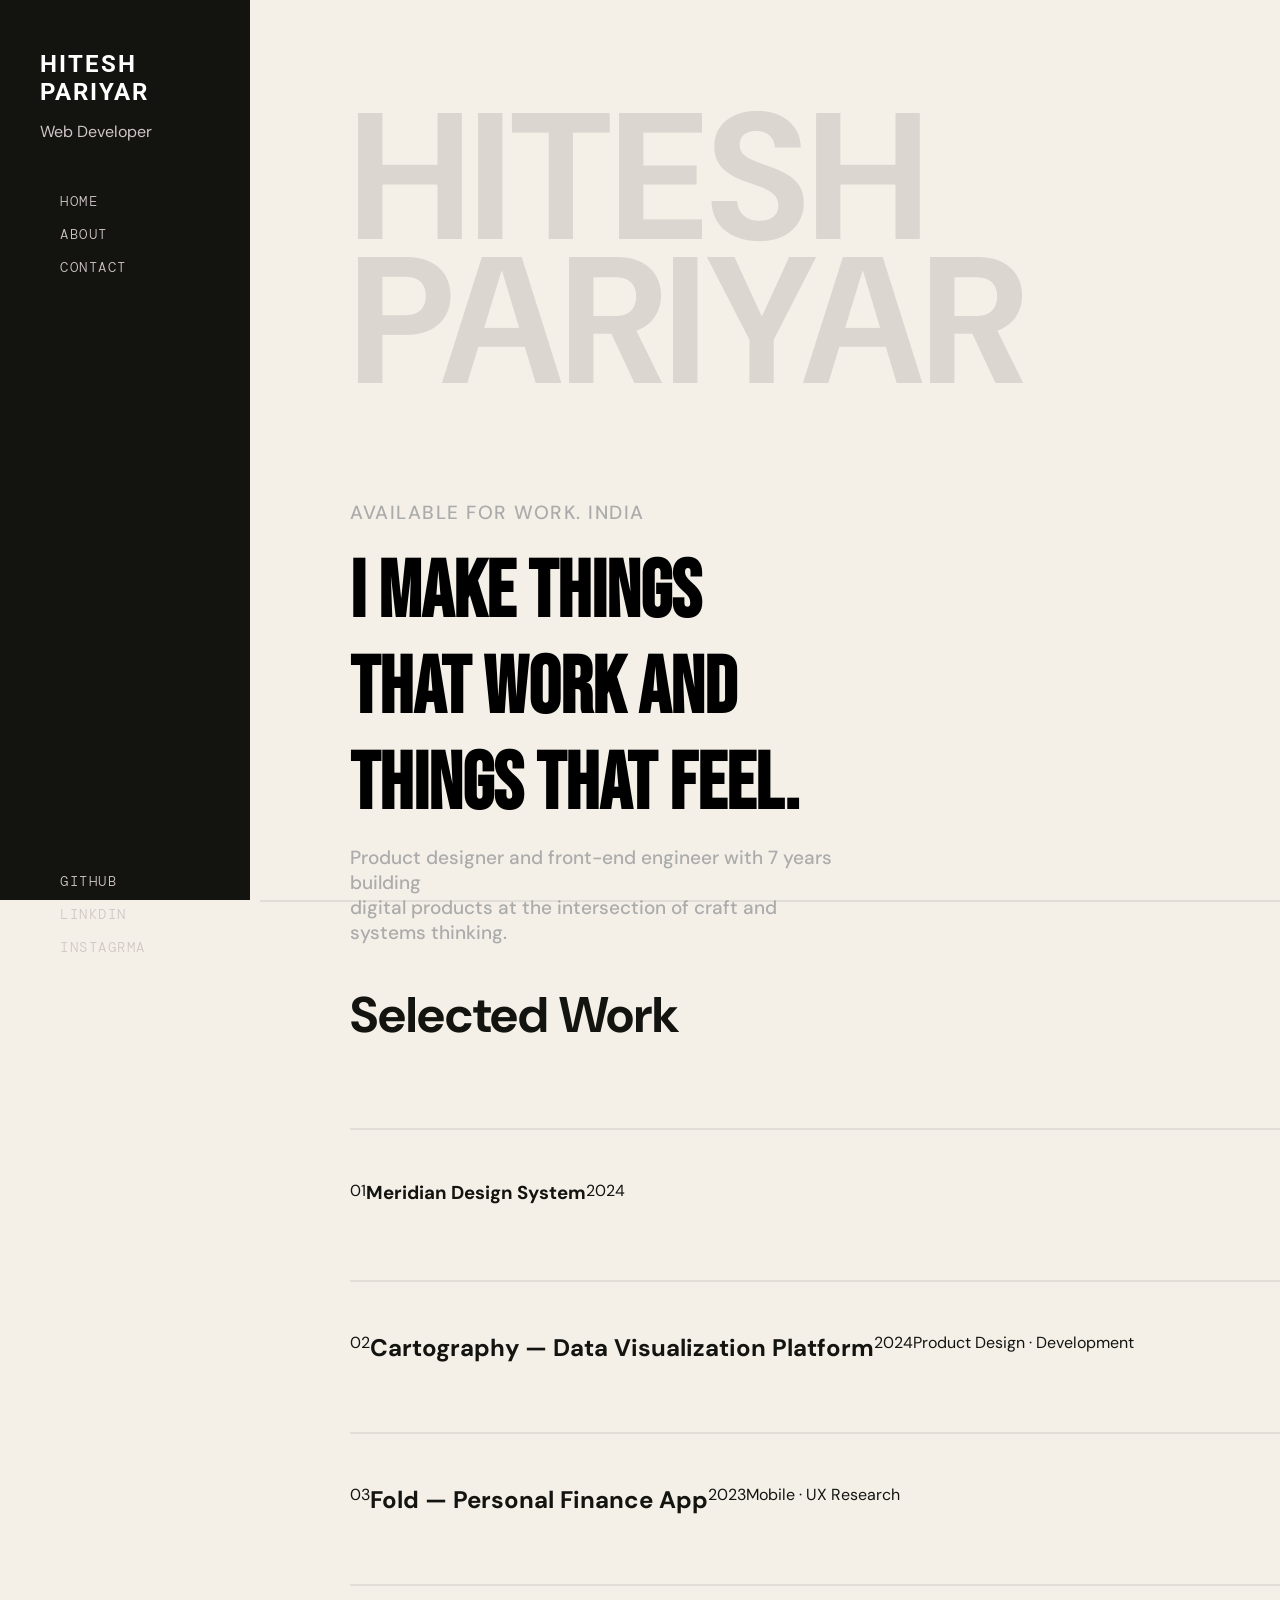
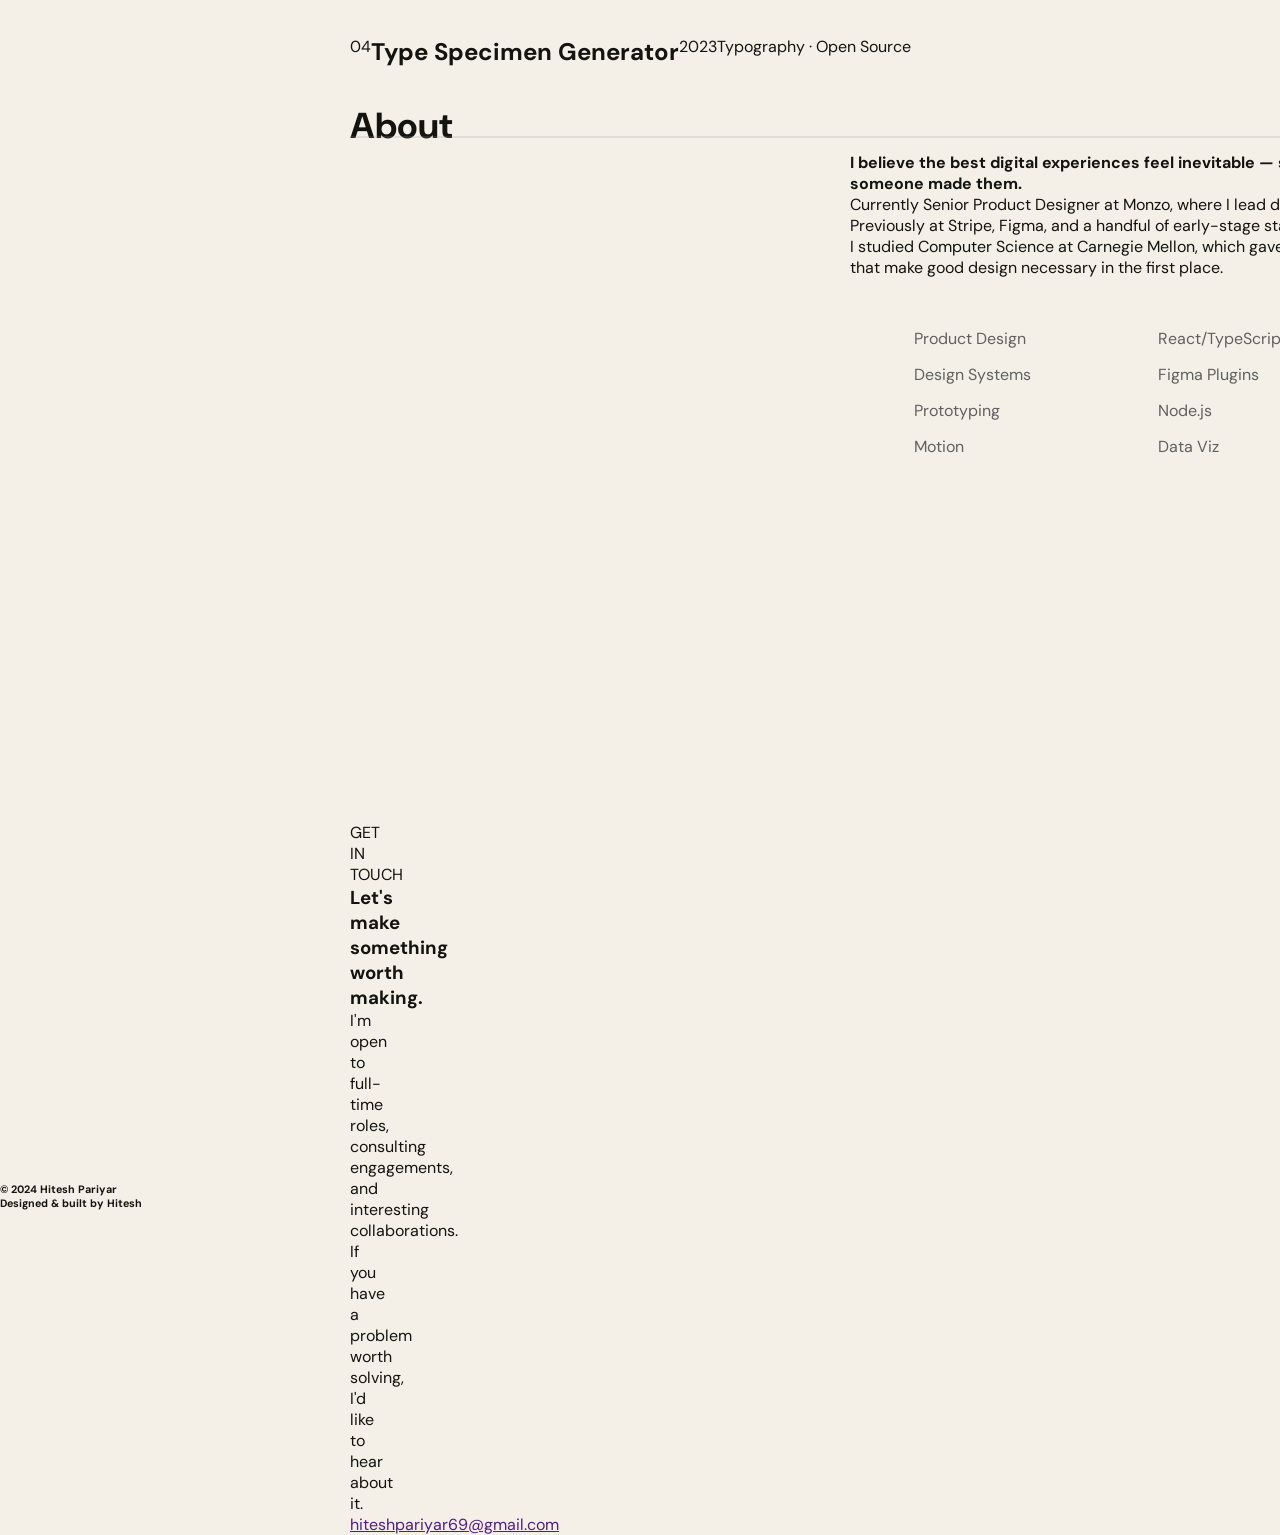
==== index.html @ cbfe173e "added new portfolio code with morden look and minimal design" ====
<!DOCTYPE html>
<html lang="en">

<head>
    <meta charset="UTF-8">
    <meta name="viewport" content="width=device-width, initial-scale=1.0">
    <title>portfolio enhance version 1</title>
    <link rel="stylesheet" href="index.css">
</head>

<body>
    <div class="container-full-web">
        <aside>
            <div class="all-text">
                <div class="heading-text-aside">
                    <h3>
                        HITESH PARIYAR
                    </h3>
                    <p>
                        Web Developer
                    </p>
                </div>
                <div class="links">
                    <ul>
                        <a href="">HOME</a>
                        <a href="">ABOUT</a>
                        <a href="">CONTACT</a>
                    </ul>
                </div>

                <div class="links-2">
                    <ul class="media-links">
                        <a href="">GITHUB</a>
                        <a href="">LINKDIN</a>
                        <a href="">INSTAGRMA</a>
                    </ul>
                </div>
            </div>
        </aside>

        <main>
            <section id="home">

                <div class="home-globe">

                    <div class="text-box">

                        <div class="background-text">
                            <h1>
                                HITESH PARIYAR
                            </h1>
                        </div>
                        <div class="text-1">

                            <span>AVAILABLE FOR WORK. INDIA</span>
                        </div>

                        <h2>
                            I make things <br>
                            that work and <br>
                            things that feel.
                        </h2>
                        <div class="para">
                            <p>
                                Product designer and front-end engineer with 7 years building <br>
                                digital products at the intersection of craft and systems thinking.
                            </p>
                        </div>
                        <div class="verticle-scrol">
                            <p>
                                SCROll
                            </p>
                        </div>
                    </div>
                </div>
            </section>

            <div class="underline-first"></div>
            
            <section id="work">

                <div class="work-globe">

                    <div class="heading">

                        <h2>Selected Work</h2>

                        <div class="project">

                            <span>4 Project</span>

                        </div>

                    </div>

                    <div class="underline"></div>

                    <div class="project-container">

                        <div class="design-system">
                            <div class="span-01">
                                <span>01</span>
                            </div>
                            <h3>
                                Meridian Design System</h3>
                            <div class="span-2024">
                                <span>
                                    2024
                                </span>
                            </div>
                        </div>

                           <div class="underline"></div>

                        <div class="data-platform">
                            <div class="span-02">
                                <span>02</span>
                            </div>
                            <h2>
                                Cartography — Data Visualization Platform
                            </h2>
                            <div class="span-2024-02">
                                <span>2024</span>
                            </div>
                            <div class="para-2">
                                <p>Product Design · Development

                                </p>
                            </div>
                        </div>

                           <div class="underline"></div>

                        <div class="personal-app">
                            <div class="span-03">
                                <span>03</span>
                            </div>
                            <h2>Fold — Personal Finance App</h2>
                            <div class="span-2023-03">
                                <span>2023</span>
                            </div>
                            <div class="para-3">
                                <p>Mobile · UX Research</p>
                            </div>
                        </div>

                           <div class="underline"></div>

                        <div class="speecimenmen-generator">
                            <div class="span-04">
                                <span>04</span>
                            </div>
                            <h2>Type Specimen Generator</h2>
                            <div class="span-2023-04">
                                <span>2023</span>
                            </div>
                            <div class="para-4">
                                <p>Typography · Open Source</p>
                            </div>
                        </div>
                    </div>

                       <div class="underline"></div>

                </div>

            </section>

            <section id="about">
                <div class="about-globe-container">
                    <div class="about-box">
                        <h3>About</h3>
                    </div>
                    <div class="about-container">
                    <div class="left-box">
                    </div>
                    <div class="text-box-right">
                        <div class="first-text">
                            <h4>I believe the best digital experiences feel inevitable — so obvious in hindsight that
                                you forget someone made them.
                            </h4>
                        </div>
                        <div class="secend-text">
                            <p>
                                Currently Senior Product Designer at Monzo, where I lead design for the lending and
                                credit products. Previously at Stripe, Figma, and a handful of early-stage startups.
                            </p>
                        </div>
                        <div class="third-text">
                            <p>
                                I studied Computer Science at Carnegie Mellon, which gave me an unusual appreciation for
                                the constraints that make good design necessary in the first place.
                            </p>
                        </div>
                        <div class="list-items">
                            <ul class="desgin-list">
                                <li>Product Design</li>
                                <li>Design Systems</li>
                                <li>Prototyping</li>
                                <li>Motion</li>
                            </ul>
                            <ul class="engineering">
                                <li>React/TypeScript</li>
                                <li>Figma Plugins</li>
                                <li>Node.js</li>
                                <li>Data Viz</li>
                            </ul>
                        </div>
                    </div>
                    </div>
                </div>
            </section>

            <section id="contact">
                <div class="contact-globe-cotainer">
                    <div class="contact-text-box">
                        <div class="contact-text-one">
                            <span>GET IN TOUCH </span>
                        </div>
                        <div class="contact-text-secend">
                            <h3>
                                Let's make something worth making.
                            </h3>
                        </div>
                        <div class="contact-text-para">
                            <p>
                                I'm open to full-time roles, consulting engagements, and interesting collaborations. If
                                you have a problem worth solving, I'd like to hear about it.
                            </p>
                        </div>
                        <div class="contact-text-email">
                         <a href="">
                                hiteshpariyar69@gmail.com
                         </a>
                        </div>
                    </div>
                </div>
            </section>

            <section id="reservd">
                <div class="web-reservd">
                <div class="reservd-text">
                    <h6>
                        © 2024 Hitesh Pariyar
                    </h6>
                    <h6>
                        Designed & built by Hitesh
                    </h6>
                </div>
            </div>
            </section>
        </main>
 </div>
</body>

</html>
---- index.css ----
/* imports  */

@import url('https://fonts.googleapis.com/css2?family=Bebas+Neue&family=DM+Mono:ital,wght@0,300;0,400;0,500;1,300;1,400;1,500&family=DM+Sans:ital,opsz,wght@0,9..40,100..1000;1,9..40,100..1000&family=Inter:ital,opsz,wght@0,14..32,100..900;1,14..32,100..900&family=Orbitron:wght@400..900&family=Roboto:ital,wght@0,100..900;1,100..900&display=swap');
@import url('https://fonts.googleapis.com/css2?family=DM+Sans:ital,opsz,wght@0,9..40,100..1000;1,9..40,100..1000&family=Inter:ital,opsz,wght@0,14..32,100..900;1,14..32,100..900&family=Roboto:ital,wght@0,100..900;1,100..900&display=swap');

/* universal style  */
* {
    margin: 0;
    padding: 0;
}

.container-full-web {
    display: grid;
    grid-template-columns: 200px 200px;
}

:root {
    --font-family-1: "Roboto", sans-serif;
    --font-family-2: "Inter", sans-serif;
    --font-family-3: "Orbitron", sans-serif;
    --font-family-4: "DM Sans", sans-serif;
    --font-family-5: "DM Mono", monospace;
    --font-family-6: "DM Mono", monospace;
    --font-family-7: "Bebas Neue", sans-serif;
    --font-family-8: "DM Sans", sans-serif;
    --image: url(/hiteshpariyar/portfolio.png);

}

body {
    background-color: #f4f0e8;
    /* color: white; */
    color: #131310;
    font-family: var(--font-family-8);
}

/* sidebar  */

aside {
    background-color: #131310;
    height: 100vh;
    position: fixed;
    width: 250px;
    top: 0%;
    left: 0%;
    right: 0%;
}

.all-text {
    margin: 50px 40px;
}

.heading-text-aside h3 {
    color: white;
    font-size: 24px;
    /* font-family: 'Franklin Gothic Medium', 'Arial Narrow', Arial, sans-serif; */
    font-family: var(--font-family-1);
    margin-bottom: 15px;
    letter-spacing: 2px;
}

.heading-text-aside p {
    color: rgb(208, 198, 198);
}

.links {
    height: 200px;
    display: flex;
}

ul {
    display: flex;
    flex-direction: column;
    margin: 50px 20px;
    gap: 15px;
}

ul a {
    color: rgb(208, 198, 198);
    text-decoration: none;
    font-size: 14px;
    font-weight: 100;
    font-family: var(--font-family-5);
    letter-spacing: 1.5px;
}

.links-2 {
    margin: 530px 0;
}

/* section home  */

main {
    background-color: #f4f0e8;
}

.background-text {
    /* width: 80vw; */
    text-align: center;
    height: 500px;
    display: flex;
    flex-direction: column;
    justify-content: center;
}

.background-text h1 {
    font-size: 180px;
    opacity: 0.1;
    user-select: none;
    color: black;
    font-family: var(--font-family-8);
    margin-top: 150px 0;
    line-height: 0.8;
}

#home {
    height: 100vh;
    margin: 0 350px;
}

.text-1 {
    width: 500px;
    margin-bottom: 20px;
}

.text-1 span {
    color: rgb(171, 171, 171);
    font-size: 19px;
    font-weight: 500;
    letter-spacing: 1.5px;
}

.text-box h2 {
    width: 850px;
    height: 300px;
    color: black;
    /* font-weight: 100; */
    font-size: 80px;
    font-family: var(--font-family-7);
}

.para {
    width: 500px;
    color: rgb(171, 171, 171);
    font-size: 19px;
    font-weight: 500;
}

.verticle-scrol {
    color: rgb(171, 171, 171);
    margin: 0 1420px;
    rotate: 90deg;
    width: 200px;
}

.verticle-scrol p {
    letter-spacing: 3px;
}

/* underline  */
.underline-first{
    border-bottom: 2px solid rgb(150, 148, 148);
    opacity: 0.2;
    width: 85vw;
    margin: 0 260px;
}
.underline {
    border-bottom: 2px solid rgb(150, 148, 148);
    opacity: 0.2;
    width: 80vw;
    margin: auto;
}

/* section about  */

#work {
    margin: 0 350px;
    height: 80vh;
}

.heading {
    margin: 80px 0;
    display: flex;
    width: 80vw;
    justify-content: space-between;
}

.heading h2 {
    font-size: 50px;
}

.project {
    margin-top: 40px;
}

.project-container {
    display: flex;
    flex-direction: column;
}

.design-system {
    display: flex;
    width: 80vw;
    height: 50px;
    margin: 50px 0;
}

.data-platform {
    display: flex;
    width: 80vw;
    height: 50px;
    margin: 50px 0;
}

.personal-app {
    display: flex;
    width: 80vw;
    height: 50px;
    margin: 50px 0;
}

.speecimenmen-generator {
    display: flex;
    width: 80vw;
    height: 50px;
    margin: 50px 0;
}

/* section about  */

#about {
    margin: 0 350px;
    height: 80vh;
}

.about-box {
    width: 200px;
    height: 50px;
}

.about-box h3 {
    font-size: 36px;
}

.about-container {
    display: grid;
    grid-template-columns: 500px 800px;
}

.left-box {
    max-width: 300px;
    height: 700px;
    background-position: center;
    background-repeat: no-repeat;
    left: 0%;
}

.list-items {
    display: flex;
    width: 500px;
    justify-content: space-around;
}

.list-items ul li {
    list-style: none;
    color: rgb(96, 96, 96);
}

/* section contact  */

#contact {
    margin: 0 350px;
    height: 40vh;
    background-color: black;
}
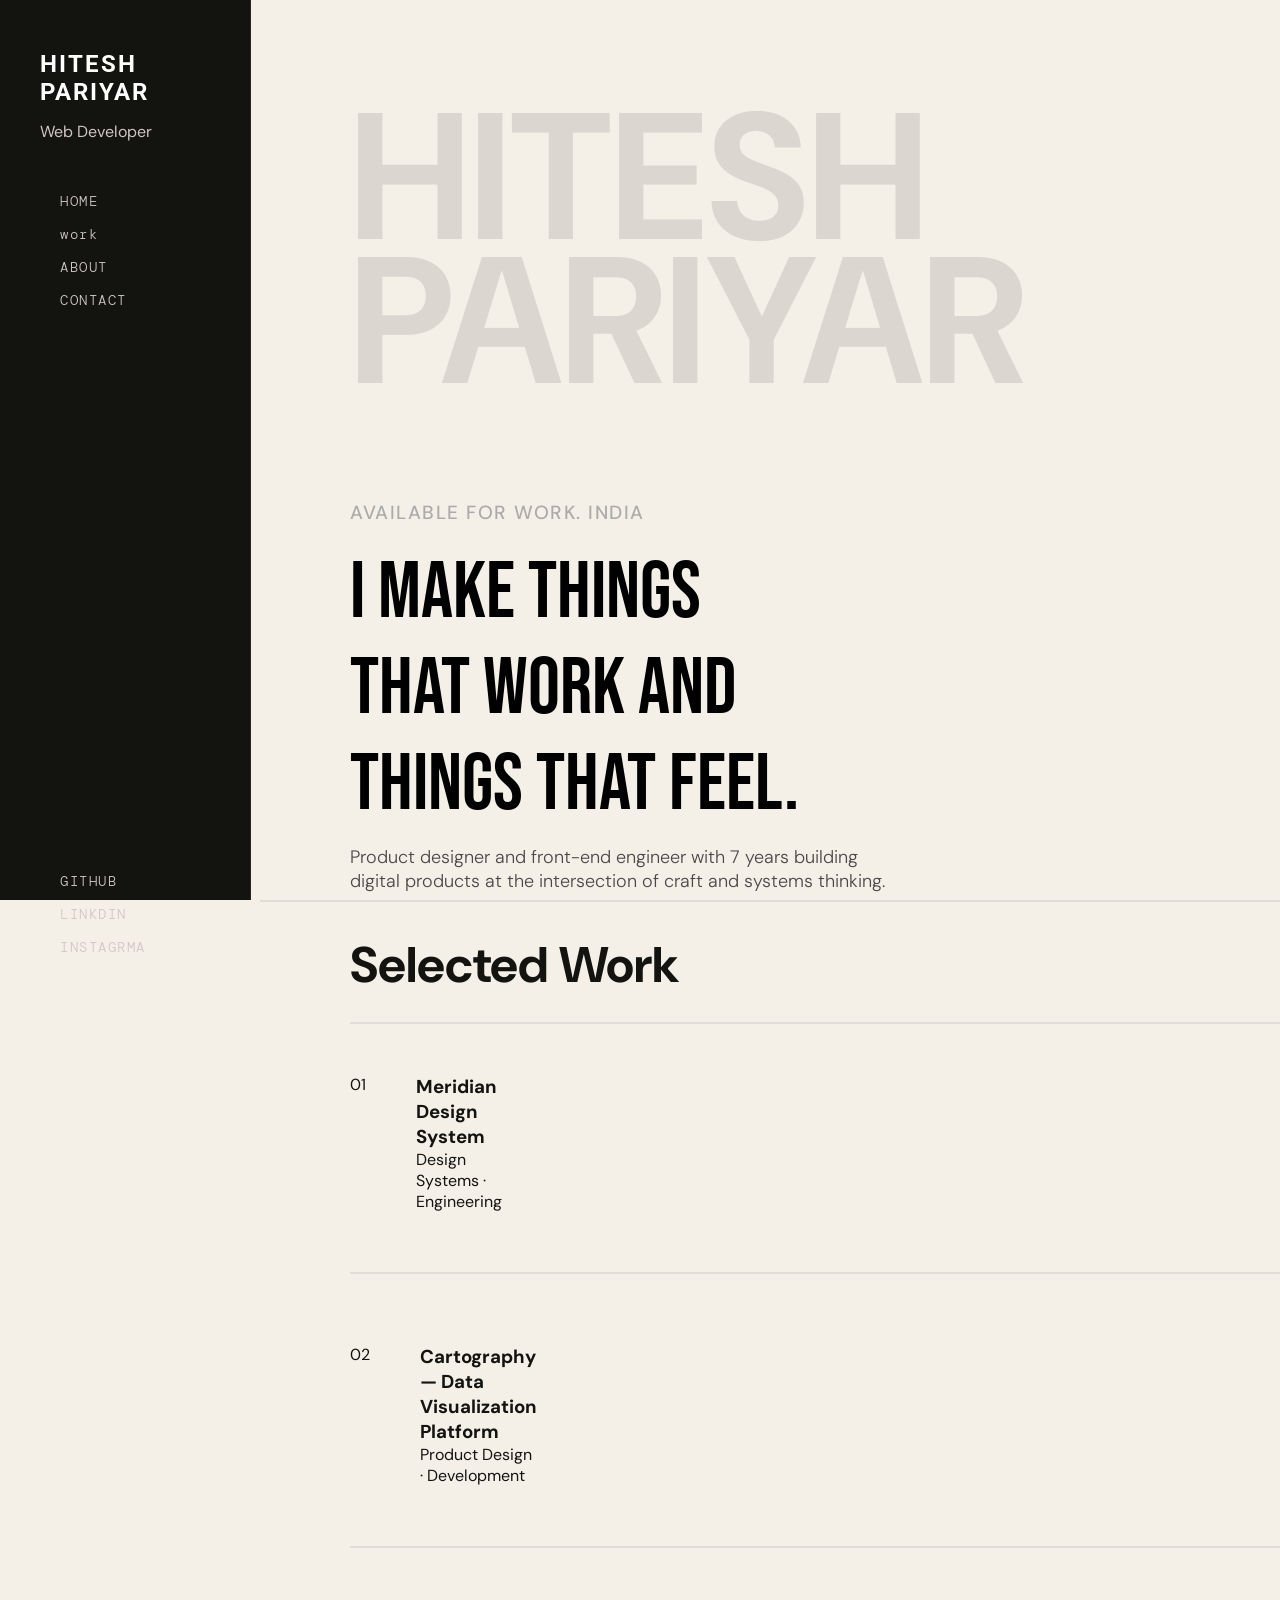
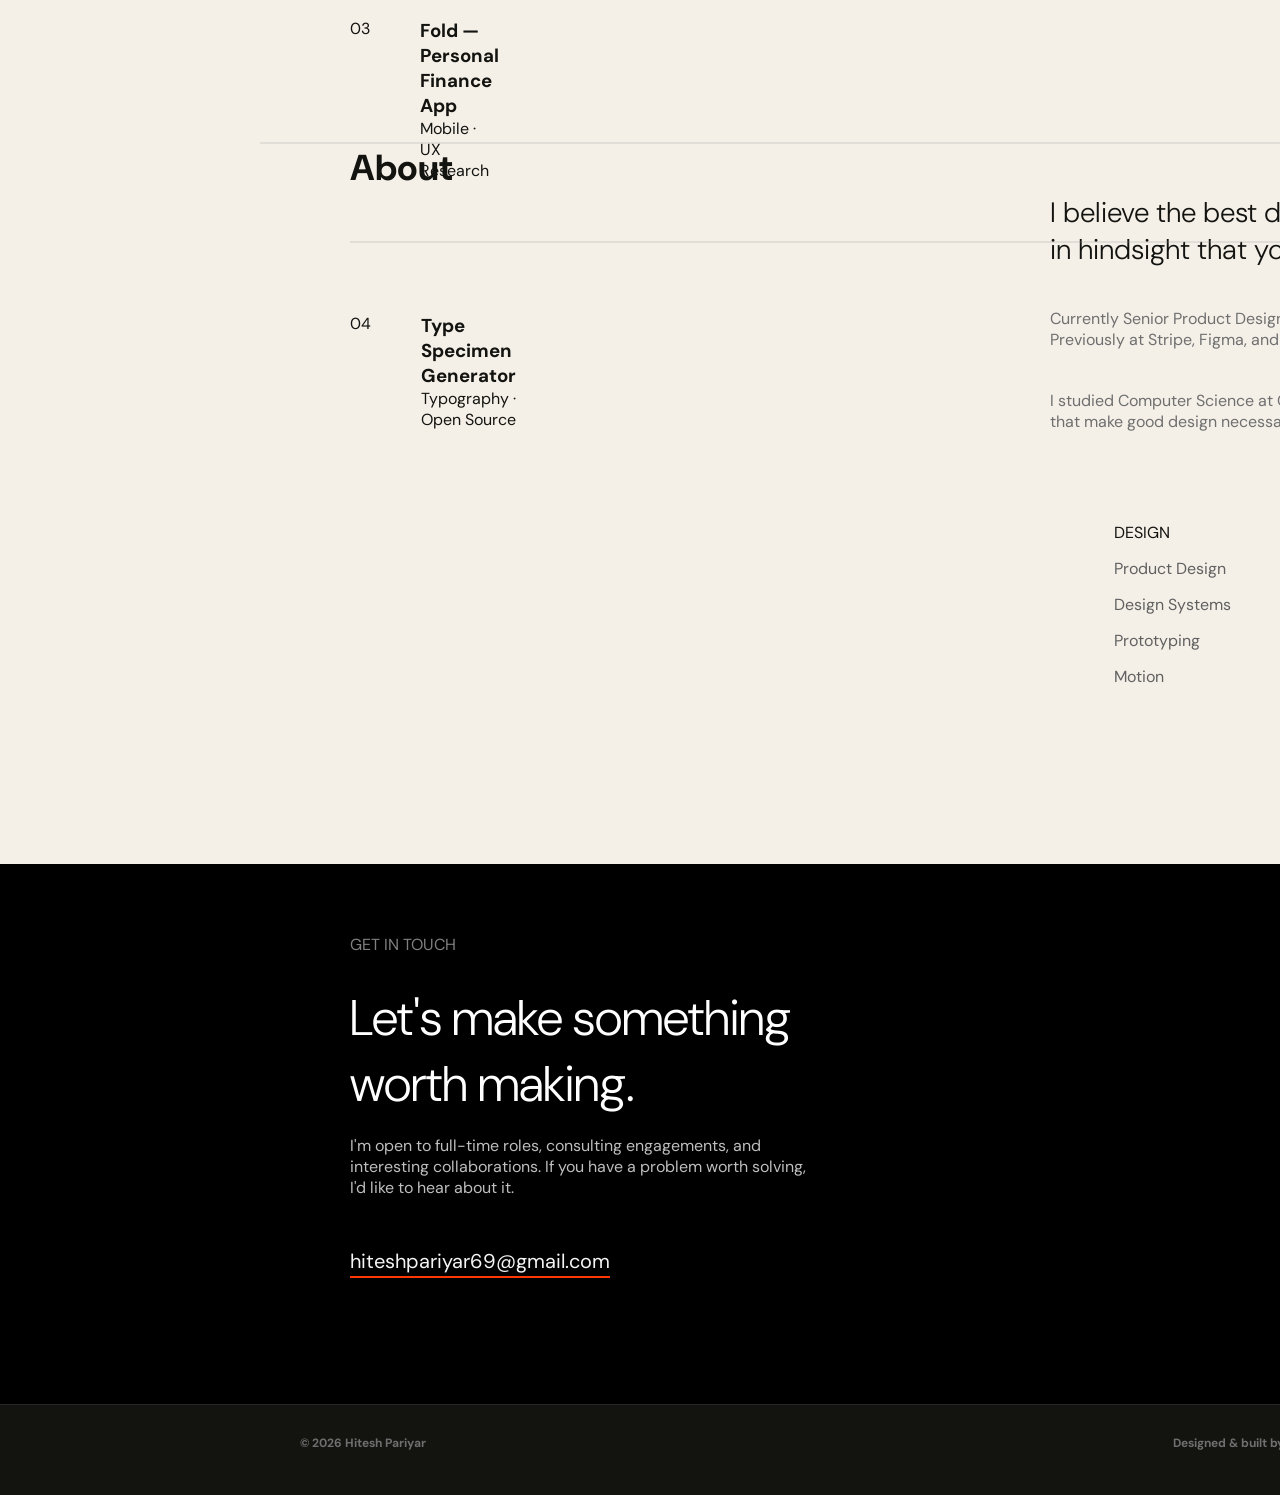
==== commit a87c235a: "added some files" ====
--- a/index.html
+++ b/index.html
@@ -22,9 +22,10 @@
                 </div>
                 <div class="links">
                     <ul>
-                        <a href="">HOME</a>
-                        <a href="">ABOUT</a>
-                        <a href="">CONTACT</a>
+                        <a href="#home">HOME</a>
+                        <a href="#work">work</a>
+                        <a href="#about">ABOUT</a>
+                        <a href="#contact">CONTACT</a>
                     </ul>
                 </div>
 
@@ -32,7 +33,7 @@
                     <ul class="media-links">
                         <a href="">GITHUB</a>
                         <a href="">LINKDIN</a>
-                        <a href="">INSTAGRMA</a>
+                        <a href="https://www.instagram.com/hiteshpariyar07/" target="_blank">INSTAGRMA</a>
                     </ul>
                 </div>
             </div>
@@ -76,137 +77,142 @@
             </section>
 
             <div class="underline-first"></div>
-            
+            <!-- section work -->
+
             <section id="work">
-
-                <div class="work-globe">
-
-                    <div class="heading">
-
+                <div class="card-heading">
+                    <div class="heading-project">
                         <h2>Selected Work</h2>
-
-                        <div class="project">
-
-                            <span>4 Project</span>
-
-                        </div>
-
-                    </div>
-
-                    <div class="underline"></div>
-
-                    <div class="project-container">
-
-                        <div class="design-system">
-                            <div class="span-01">
-                                <span>01</span>
-                            </div>
-                            <h3>
-                                Meridian Design System</h3>
-                            <div class="span-2024">
-                                <span>
-                                    2024
-                                </span>
-                            </div>
-                        </div>
-
-                           <div class="underline"></div>
-
-                        <div class="data-platform">
-                            <div class="span-02">
-                                <span>02</span>
-                            </div>
-                            <h2>
-                                Cartography — Data Visualization Platform
-                            </h2>
-                            <div class="span-2024-02">
-                                <span>2024</span>
-                            </div>
-                            <div class="para-2">
-                                <p>Product Design · Development
-
+                    </div>
+                    <div class="project-span">
+                        <span>4 PROJECT</span>
+                    </div>
+                </div>
+
+                <div class="underline-secend"></div>
+
+                <div class="project-card">
+
+                    <div class="design-system-card">
+                        <div class="number-span">
+                            <span>01</span>
+                        </div>
+                        <div class="design-heading">
+                            <h3>Meridian Design System</h3>
+
+                            <div class="discreption">
+                                <p>
+                                    Design Systems · Engineering
                                 </p>
                             </div>
                         </div>
-
-                           <div class="underline"></div>
-
-                        <div class="personal-app">
-                            <div class="span-03">
-                                <span>03</span>
-                            </div>
-                            <h2>Fold — Personal Finance App</h2>
-                            <div class="span-2023-03">
-                                <span>2023</span>
-                            </div>
-                            <div class="para-3">
+                        <div class="date-spa">
+                            <span>2024</span>
+                        </div>
+                    </div>
+
+                    <div class="underline-secend"></div>
+
+                    <div class="data-platform-card">
+                        <div class="number-span">
+                            <span>02</span>
+                        </div>
+                        <div class="platform-heading">
+                            <h3>Cartography — Data Visualization Platform</h3>
+                            <div class="discreption">
+                                <p>Product Design · Development</p>
+                            </div>
+                        </div>
+                        <div class="dete-span">
+                            <span>2024</span>
+                        </div>
+                    </div>
+
+                     <div class="underline-secend"></div>
+
+                    <div class="finance-card">
+                        <div class="number-span">
+                            <span>03</span>
+                        </div>
+                        <div class="finance-heading">
+                            <h3>Fold — Personal Finance App</h3>
+                            <div class="discreption">
                                 <p>Mobile · UX Research</p>
                             </div>
                         </div>
-
-                           <div class="underline"></div>
-
-                        <div class="speecimenmen-generator">
-                            <div class="span-04">
-                                <span>04</span>
-                            </div>
-                            <h2>Type Specimen Generator</h2>
-                            <div class="span-2023-04">
-                                <span>2023</span>
-                            </div>
-                            <div class="para-4">
+                        <div class="date-span">
+                            <span>2023</span>
+                        </div>
+                    </div>
+
+                    <div class="underline-secend"></div>
+
+                    <div class="generator-card">
+                        <div class="number-span">
+                            <span>04</span>
+                        </div>
+                        <div class="generator-heading">
+                            <h3>Type Specimen Generator</h3>
+                            <div class="discreption">
                                 <p>Typography · Open Source</p>
                             </div>
                         </div>
-                    </div>
-
-                       <div class="underline"></div>
-
-                </div>
-
-            </section>
-
+                        <div class="date-span">
+                            <span>2023</span>
+                        </div>
+                    </div>
+                </div>
+            </section>
+
+            <div class="underline-first"></div>
+
+            <!-- section about  -->
             <section id="about">
                 <div class="about-globe-container">
                     <div class="about-box">
                         <h3>About</h3>
                     </div>
                     <div class="about-container">
-                    <div class="left-box">
-                    </div>
-                    <div class="text-box-right">
-                        <div class="first-text">
-                            <h4>I believe the best digital experiences feel inevitable — so obvious in hindsight that
-                                you forget someone made them.
-                            </h4>
-                        </div>
-                        <div class="secend-text">
-                            <p>
-                                Currently Senior Product Designer at Monzo, where I lead design for the lending and
-                                credit products. Previously at Stripe, Figma, and a handful of early-stage startups.
-                            </p>
-                        </div>
-                        <div class="third-text">
-                            <p>
-                                I studied Computer Science at Carnegie Mellon, which gave me an unusual appreciation for
-                                the constraints that make good design necessary in the first place.
-                            </p>
-                        </div>
-                        <div class="list-items">
-                            <ul class="desgin-list">
-                                <li>Product Design</li>
-                                <li>Design Systems</li>
-                                <li>Prototyping</li>
-                                <li>Motion</li>
-                            </ul>
-                            <ul class="engineering">
-                                <li>React/TypeScript</li>
-                                <li>Figma Plugins</li>
-                                <li>Node.js</li>
-                                <li>Data Viz</li>
-                            </ul>
-                        </div>
-                    </div>
+                        <div class="left-box">
+                        </div>
+                        <div class="text-box-right">
+                            <div class="first-text">
+                                <h4>I believe the best digital experiences feel inevitable — so obvious in hindsight
+                                    that
+                                    you forget someone made them.
+                                </h4>
+                            </div>
+                            <div class="secend-text">
+                                <p>
+                                    Currently Senior Product Designer at Monzo, where I lead design for the lending and
+                                    credit products. Previously at Stripe, Figma, and a handful of early-stage startups.
+                                </p>
+                            </div>
+                            <div class="third-text">
+                                <p>
+                                    I studied Computer Science at Carnegie Mellon, which gave me an unusual appreciation
+                                    for
+                                    the constraints that make good design necessary in the first place.
+                                </p>
+                            </div>
+                            <div class="list-items">
+                                <ul class="desgin-list">
+                                    <label for="">DESIGN</label>
+                                    <li>Product Design</li>
+                                    <li>Design Systems</li>
+                                    <li>Prototyping</li>
+                                    <li>Motion</li>
+                                </ul>
+
+                                <ul class="engineering">
+                                    <label for="">Engineering</label>
+                                    <li>React/TypeScript</li>
+                                    <li>Figma Plugins</li>
+                                    <li>Node.js</li>
+                                    <li>Data Viz</li>
+                                </ul>
+                            </div>
+                        </div>
                     </div>
                 </div>
             </section>
@@ -229,9 +235,9 @@
                             </p>
                         </div>
                         <div class="contact-text-email">
-                         <a href="">
+                            <a href="mailto:hiteshpariyar69@gmail.com">
                                 hiteshpariyar69@gmail.com
-                         </a>
+                            </a>
                         </div>
                     </div>
                 </div>
@@ -239,18 +245,19 @@
 
             <section id="reservd">
                 <div class="web-reservd">
-                <div class="reservd-text">
-                    <h6>
-                        © 2024 Hitesh Pariyar
-                    </h6>
-                    <h6>
-                        Designed & built by Hitesh
-                    </h6>
-                </div>
-            </div>
+                    <div class="reservd-text">
+                        <h6>
+                            © 2026 Hitesh Pariyar
+                        </h6>
+                        <h6>
+                            Designed & built by Hitesh
+                        </h6>
+                    </div>
+                </div>
             </section>
         </main>
- </div>
+    </div>
+    <script src="script.js"></script>
 </body>
 
 </html>
--- a/index.css
+++ b/index.css
@@ -1,275 +1,434 @@
 /* imports  */
 
-@import url('https://fonts.googleapis.com/css2?family=Bebas+Neue&family=DM+Mono:ital,wght@0,300;0,400;0,500;1,300;1,400;1,500&family=DM+Sans:ital,opsz,wght@0,9..40,100..1000;1,9..40,100..1000&family=Inter:ital,opsz,wght@0,14..32,100..900;1,14..32,100..900&family=Orbitron:wght@400..900&family=Roboto:ital,wght@0,100..900;1,100..900&display=swap');
-@import url('https://fonts.googleapis.com/css2?family=DM+Sans:ital,opsz,wght@0,9..40,100..1000;1,9..40,100..1000&family=Inter:ital,opsz,wght@0,14..32,100..900;1,14..32,100..900&family=Roboto:ital,wght@0,100..900;1,100..900&display=swap');
+@import url("https://fonts.googleapis.com/css2?family=Bebas+Neue&family=DM+Mono:ital,wght@0,300;0,400;0,500;1,300;1,400;1,500&family=DM+Sans:ital,opsz,wght@0,9..40,100..1000;1,9..40,100..1000&family=Inter:ital,opsz,wght@0,14..32,100..900;1,14..32,100..900&family=Orbitron:wght@400..900&family=Roboto:ital,wght@0,100..900;1,100..900&display=swap");
+@import url("https://fonts.googleapis.com/css2?family=DM+Sans:ital,opsz,wght@0,9..40,100..1000;1,9..40,100..1000&family=Inter:ital,opsz,wght@0,14..32,100..900;1,14..32,100..900&family=Roboto:ital,wght@0,100..900;1,100..900&display=swap");
 
 /* universal style  */
 * {
-    margin: 0;
-    padding: 0;
+  margin: 0;
+  padding: 0;
 }
 
 .container-full-web {
-    display: grid;
-    grid-template-columns: 200px 200px;
+  display: grid;
+  grid-template-columns: 200px 200px;
 }
 
 :root {
-    --font-family-1: "Roboto", sans-serif;
-    --font-family-2: "Inter", sans-serif;
-    --font-family-3: "Orbitron", sans-serif;
-    --font-family-4: "DM Sans", sans-serif;
-    --font-family-5: "DM Mono", monospace;
-    --font-family-6: "DM Mono", monospace;
-    --font-family-7: "Bebas Neue", sans-serif;
-    --font-family-8: "DM Sans", sans-serif;
-    --image: url(/hiteshpariyar/portfolio.png);
-
+  --font-family-1: "Roboto", sans-serif;
+  --font-family-2: "Inter", sans-serif;
+  --font-family-3: "Orbitron", sans-serif;
+  --font-family-4: "DM Sans", sans-serif;
+  --font-family-5: "DM Mono", monospace;
+  --font-family-6: "DM Mono", monospace;
+  --font-family-7: "Bebas Neue", sans-serif;
+  --font-family-8: "DM Sans", sans-serif;
+  --image: url(/hiteshpariyar/portfolio.png);
 }
 
 body {
-    background-color: #f4f0e8;
-    /* color: white; */
-    color: #131310;
-    font-family: var(--font-family-8);
+  background-color: #f4f0e8;
+  /* color: white; */
+  color: #131310;
+  font-family: var(--font-family-8);
+  cursor: default;
+}
+
+html {
+  scroll-behavior: smooth;
 }
 
 /* sidebar  */
 
 aside {
+  background-color: #131310;
+  height: 100vh;
+  position: fixed;
+  width: 250px;
+  top: 0%;
+  left: 0%;
+  right: 0%;
+  border-right: 0.25px solid rgba(51, 50, 50, 0.674);
+}
+
+.all-text {
+  margin: 50px 40px;
+}
+
+.heading-text-aside h3 {
+  color: white;
+  font-size: 24px;
+  /* font-family: 'Franklin Gothic Medium', 'Arial Narrow', Arial, sans-serif; */
+  font-family: var(--font-family-1);
+  margin-bottom: 15px;
+  letter-spacing: 2px;
+}
+
+.heading-text-aside p {
+  color: rgb(208, 198, 198);
+}
+
+.links {
+  height: 200px;
+  display: flex;
+}
+
+ul {
+  display: flex;
+  flex-direction: column;
+  margin: 50px 20px;
+  gap: 15px;
+}
+
+ul a {
+  color: rgb(208, 198, 198);
+  text-decoration: none;
+  font-size: 14px;
+  font-weight: 100;
+  font-family: var(--font-family-5);
+  letter-spacing: 1.5px;
+  transition: ease-in-out 0.3s;
+}
+
+.links-2 {
+  margin: 530px 0;
+}
+
+/* section home  */
+
+main {
+  background-color: #f4f0e8;
+  left: 0%;
+}
+
+.background-text {
+  /* width: 80vw; */
+  text-align: center;
+  height: 500px;
+  display: flex;
+  flex-direction: column;
+  justify-content: center;
+}
+
+.background-text h1 {
+  font-size: 180px;
+  opacity: 0.1;
+  user-select: none;
+  color: black;
+  font-family: var(--font-family-8);
+  margin-top: 150px 0;
+  line-height: 0.8;
+}
+
+#home {
+  height: 100vh;
+  margin: 0 350px;
+  scroll-behavior: smoot;
+}
+
+.text-1 {
+  width: 500px;
+  margin-bottom: 20px;
+}
+
+.text-1 span {
+  color: rgb(171, 171, 171);
+  font-size: 19px;
+  font-weight: 500;
+  letter-spacing: 1.5px;
+}
+
+.text-box h2 {
+  width: 850px;
+  height: 300px;
+  color: black;
+  font-weight: 400;
+  font-size: 80px;
+  font-family: var(--font-family-7);
+}
+
+.para {
+  width: 650px;
+  color: rgb(73, 71, 71);
+  font-size: 18px;
+  font-weight: 300;
+}
+
+.verticle-scrol {
+  color: rgb(171, 171, 171);
+  margin: 0 1420px;
+  rotate: 90deg;
+  width: 200px;
+}
+
+.verticle-scrol p {
+  letter-spacing: 3px;
+  display: flex;
+  align-items: center;
+  gap: 10px;
+}
+
+.verticle-scrol p::after {
+  content: "";
+  width: 50px;
+  height: 0.1px;
+  background: rgba(77, 74, 74, 0.731);
+}
+
+/* underline  */
+.underline-first {
+  border-bottom: 2px solid rgb(150, 148, 148);
+  opacity: 0.2;
+  width: 85vw;
+  margin: 0 260px;
+}
+
+.underline {
+  border-bottom: 2px solid rgb(150, 148, 148);
+  opacity: 0.2;
+  width: 80vw;
+  margin: auto;
+  margin: 100px 0;
+}
+
+.underline-secend {
+  border-bottom: 2px solid rgb(150, 148, 148);
+  opacity: 0.2;
+  width: 80vw;
+}
+
+/* section work  */
+#work {
+  width: 80vw;
+  height: 90vh;
+  margin: 0 350px;
+}
+
+.card-heading {
+  width: 80vw;
+  height: 60px;
+  display: flex;
+  justify-content: space-between;
+  margin: 30px 0;
+}
+
+.card-heading h2 {
+  font-size: 50px;
+}
+
+.project-card {
+  display: flex;
+  flex-direction: column;
+}
+
+.project-card div {
+  margin-bottom: 20px;
+}
+
+.design-system-card {
+  display: flex;
+  width: 80vw;
+}
+
+/* design card */
+.design-system-card {
+  display: flex;
+  width: 80vw;
+  margin: 50px 0;
+}
+
+.design-heading {
+  margin-right: 1160px;
+  margin-left: 50px;
+}
+
+/* platform card  */
+.data-platform-card {
+  display: flex;
+  width: 80vw;
+  margin: 50px 0;
+}
+
+.platform-heading {
+  margin-right: 986px;
+  margin-left: 50px;
+}
+
+/* finance card  */
+.finance-card {
+  display: flex;
+  width: 80vw;
+  margin: 50px 0;
+}
+
+.finance-heading {
+  margin-right: 1110px;
+  margin-left: 50px;
+}
+
+/* generator card  */
+.generator-card {
+  display: flex;
+  width: 80vw;
+  margin: 50px 0;
+}
+
+.generator-heading {
+  margin-right: 1130px;
+  margin-left: 50px;
+}
+
+/* section about  */
+
+#about {
+  margin: 0 350px;
+  height: 80vh;
+}
+
+.about-box {
+  width: 200px;
+  height: 50px;
+}
+
+.about-box h3 {
+  font-size: 36px;
+}
+
+.about-container {
+  display: grid;
+  grid-template-columns: 700px 800px;
+}
+
+.left-box {
+  max-width: 300px;
+  height: 700px;
+  background-position: center;
+  background-repeat: no-repeat;
+  left: 0%;
+}
+
+.text-box-right div {
+  margin-bottom: 40px;
+}
+
+.first-text h4 {
+  font-size: 28px;
+  font-weight: 300;
+}
+
+.text-box-right p {
+  font-size: 16px;
+  color: #6f6f6f;
+}
+
+.list-items {
+  display: flex;
+  width: 500px;
+  justify-content: space-around;
+}
+
+.list-items ul li {
+  list-style: none;
+  color: rgb(96, 96, 96);
+}
+
+/* section contact  */
+
+#contact {
+  width: 100vw;
+  height: 60vh;
+  background-color: black;
+  color: white;
+}
+
+.contact-globe-cotainer {
+  margin: 0 350px;
+  padding: 70px 0;
+}
+
+.contact-text-one span {
+  color: grey;
+}
+
+.contact-text-secend {
+  width: 500px;
+  height: 150px;
+}
+
+.contact-text-secend h3 {
+  margin: 30px 0;
+  font-size: 50px;
+  font-weight: 300;
+}
+
+.contact-text-para {
+  width: 470px;
+}
+
+.contact-text-para p {
+  color: rgb(191, 190, 190);
+}
+
+.contact-text-email {
+  width: 400px;
+  margin: 50px 0;
+}
+
+.contact-text-email a {
+  color: whitesmoke;
+  font-size: 20px;
+  text-decoration: underline;
+  text-underline-offset: 8px;
+  text-decoration-color: rgb(255, 55, 0);
+  transition: ease-in-out 0.3s;
+}
+
+/* section reservd  */
+
+#reservd {
+  width: 100vw;
+  height: 10vh;
+  background-color: #131310;
+  border-top: 0.25px solid rgba(51, 50, 50, 0.674);
+}
+
+.web-reservd {
+  width: 80vw;
+  margin: 0 300px;
+}
+
+.reservd-text {
+  width: 80vw;
+  height: 30px;
+  display: flex;
+  justify-content: space-between;
+  margin: 30px 0;
+}
+
+.reservd-text h6 {
+  color: #6f6f6f;
+  font-size: 12px;
+  user-select: none;
+}
+
+/* basics a animation  */
+
+.contact-text-email a:hover {
+  color: rgb(255, 55, 0);
+}
+
+.all-text ul a:hover {
+  transform: scale(1.2);
+}
+
+/* responsive design start from here  */
+
+@media (max-width: 600px) {
+  body {
     background-color: #131310;
-    height: 100vh;
-    position: fixed;
-    width: 250px;
-    top: 0%;
-    left: 0%;
-    right: 0%;
-}
-
-.all-text {
-    margin: 50px 40px;
-}
-
-.heading-text-aside h3 {
-    color: white;
-    font-size: 24px;
-    /* font-family: 'Franklin Gothic Medium', 'Arial Narrow', Arial, sans-serif; */
-    font-family: var(--font-family-1);
-    margin-bottom: 15px;
-    letter-spacing: 2px;
-}
-
-.heading-text-aside p {
-    color: rgb(208, 198, 198);
-}
-
-.links {
+  }
+  aside {
+    width: 200px;
     height: 200px;
-    display: flex;
-}
-
-ul {
-    display: flex;
-    flex-direction: column;
-    margin: 50px 20px;
-    gap: 15px;
-}
-
-ul a {
-    color: rgb(208, 198, 198);
-    text-decoration: none;
-    font-size: 14px;
-    font-weight: 100;
-    font-family: var(--font-family-5);
-    letter-spacing: 1.5px;
-}
-
-.links-2 {
-    margin: 530px 0;
-}
-
-/* section home  */
-
-main {
-    background-color: #f4f0e8;
-}
-
-.background-text {
-    /* width: 80vw; */
-    text-align: center;
-    height: 500px;
-    display: flex;
-    flex-direction: column;
-    justify-content: center;
-}
-
-.background-text h1 {
-    font-size: 180px;
-    opacity: 0.1;
-    user-select: none;
-    color: black;
-    font-family: var(--font-family-8);
-    margin-top: 150px 0;
-    line-height: 0.8;
-}
-
-#home {
-    height: 100vh;
-    margin: 0 350px;
-}
-
-.text-1 {
-    width: 500px;
-    margin-bottom: 20px;
-}
-
-.text-1 span {
-    color: rgb(171, 171, 171);
-    font-size: 19px;
-    font-weight: 500;
-    letter-spacing: 1.5px;
-}
-
-.text-box h2 {
-    width: 850px;
-    height: 300px;
-    color: black;
-    /* font-weight: 100; */
-    font-size: 80px;
-    font-family: var(--font-family-7);
-}
-
-.para {
-    width: 500px;
-    color: rgb(171, 171, 171);
-    font-size: 19px;
-    font-weight: 500;
-}
-
-.verticle-scrol {
-    color: rgb(171, 171, 171);
-    margin: 0 1420px;
-    rotate: 90deg;
-    width: 200px;
-}
-
-.verticle-scrol p {
-    letter-spacing: 3px;
-}
-
-/* underline  */
-.underline-first{
-    border-bottom: 2px solid rgb(150, 148, 148);
-    opacity: 0.2;
-    width: 85vw;
-    margin: 0 260px;
-}
-.underline {
-    border-bottom: 2px solid rgb(150, 148, 148);
-    opacity: 0.2;
-    width: 80vw;
-    margin: auto;
-}
-
-/* section about  */
-
-#work {
-    margin: 0 350px;
-    height: 80vh;
-}
-
-.heading {
-    margin: 80px 0;
-    display: flex;
-    width: 80vw;
-    justify-content: space-between;
-}
-
-.heading h2 {
-    font-size: 50px;
-}
-
-.project {
-    margin-top: 40px;
-}
-
-.project-container {
-    display: flex;
-    flex-direction: column;
-}
-
-.design-system {
-    display: flex;
-    width: 80vw;
-    height: 50px;
-    margin: 50px 0;
-}
-
-.data-platform {
-    display: flex;
-    width: 80vw;
-    height: 50px;
-    margin: 50px 0;
-}
-
-.personal-app {
-    display: flex;
-    width: 80vw;
-    height: 50px;
-    margin: 50px 0;
-}
-
-.speecimenmen-generator {
-    display: flex;
-    width: 80vw;
-    height: 50px;
-    margin: 50px 0;
-}
-
-/* section about  */
-
-#about {
-    margin: 0 350px;
-    height: 80vh;
-}
-
-.about-box {
-    width: 200px;
-    height: 50px;
-}
-
-.about-box h3 {
-    font-size: 36px;
-}
-
-.about-container {
-    display: grid;
-    grid-template-columns: 500px 800px;
-}
-
-.left-box {
-    max-width: 300px;
-    height: 700px;
-    background-position: center;
-    background-repeat: no-repeat;
-    left: 0%;
-}
-
-.list-items {
-    display: flex;
-    width: 500px;
-    justify-content: space-around;
-}
-
-.list-items ul li {
-    list-style: none;
-    color: rgb(96, 96, 96);
-}
-
-/* section contact  */
-
-#contact {
-    margin: 0 350px;
-    height: 40vh;
-    background-color: black;
-}+  }
+}
